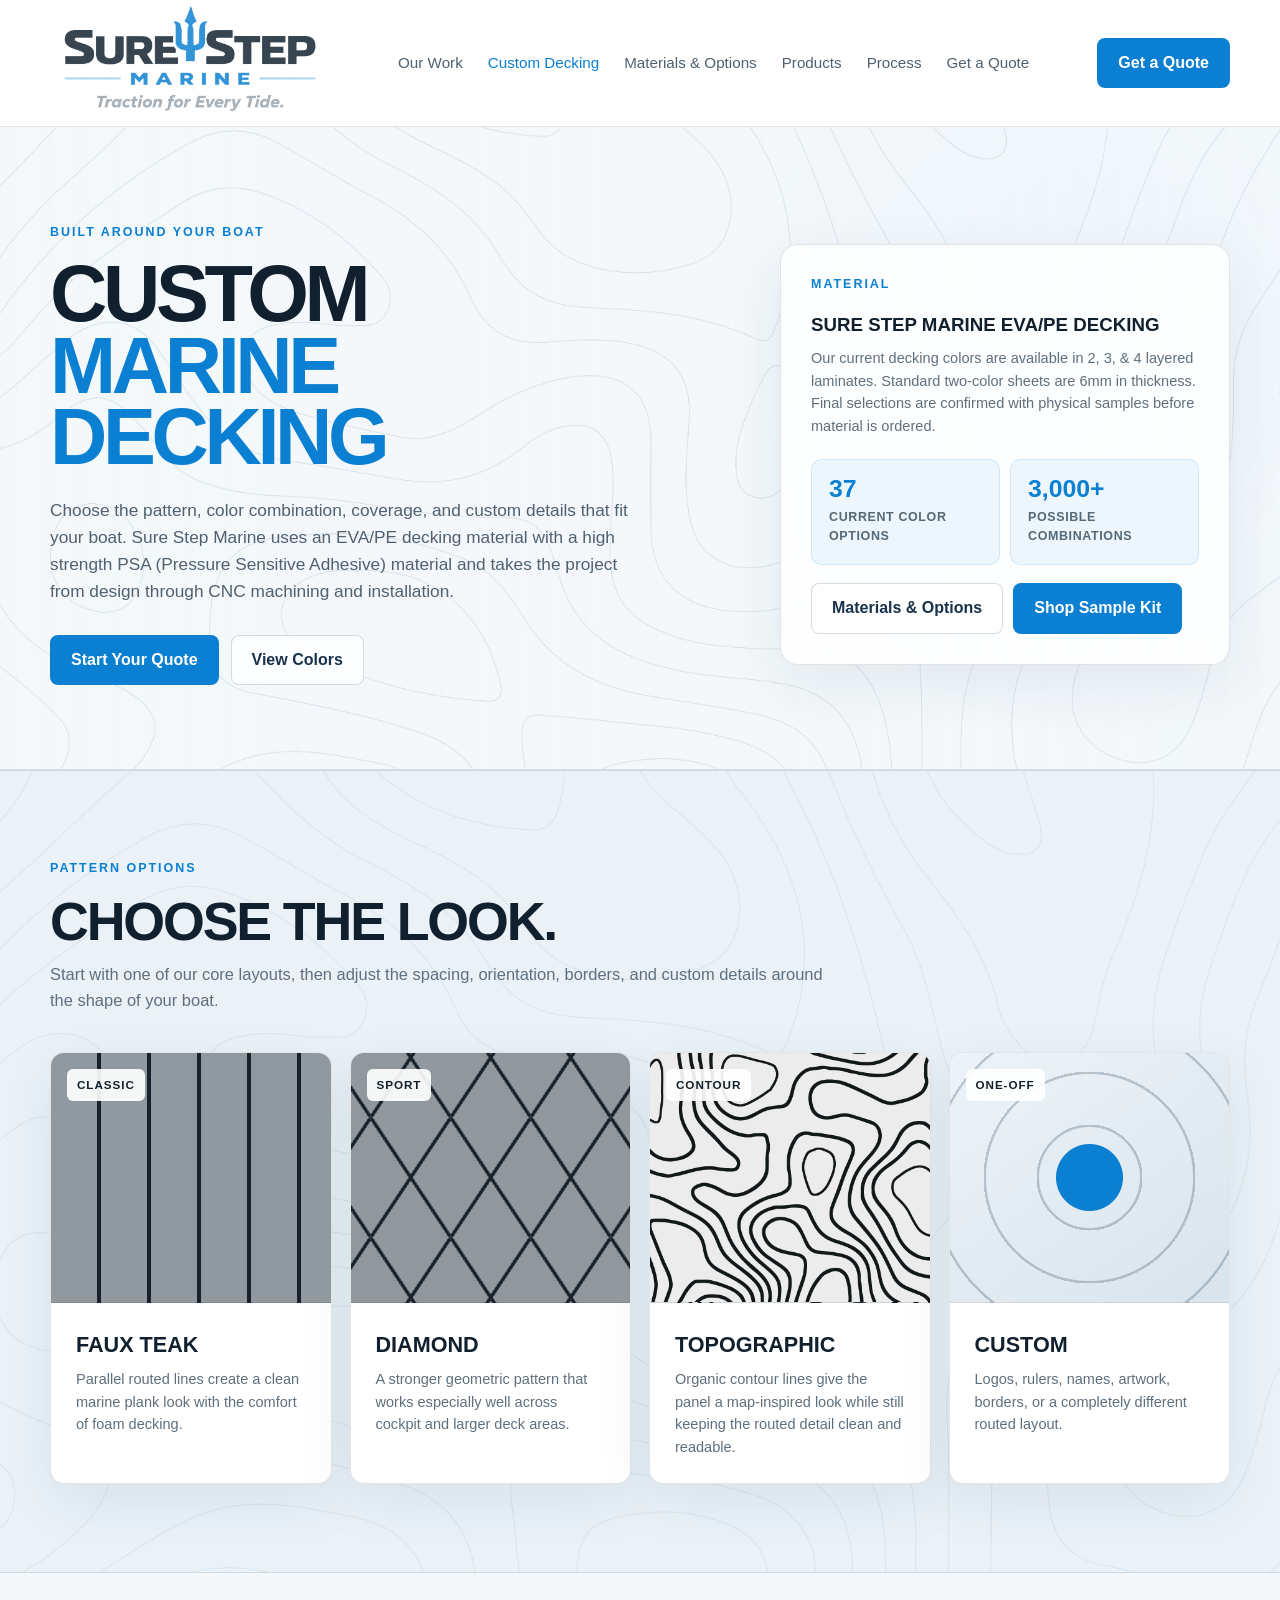
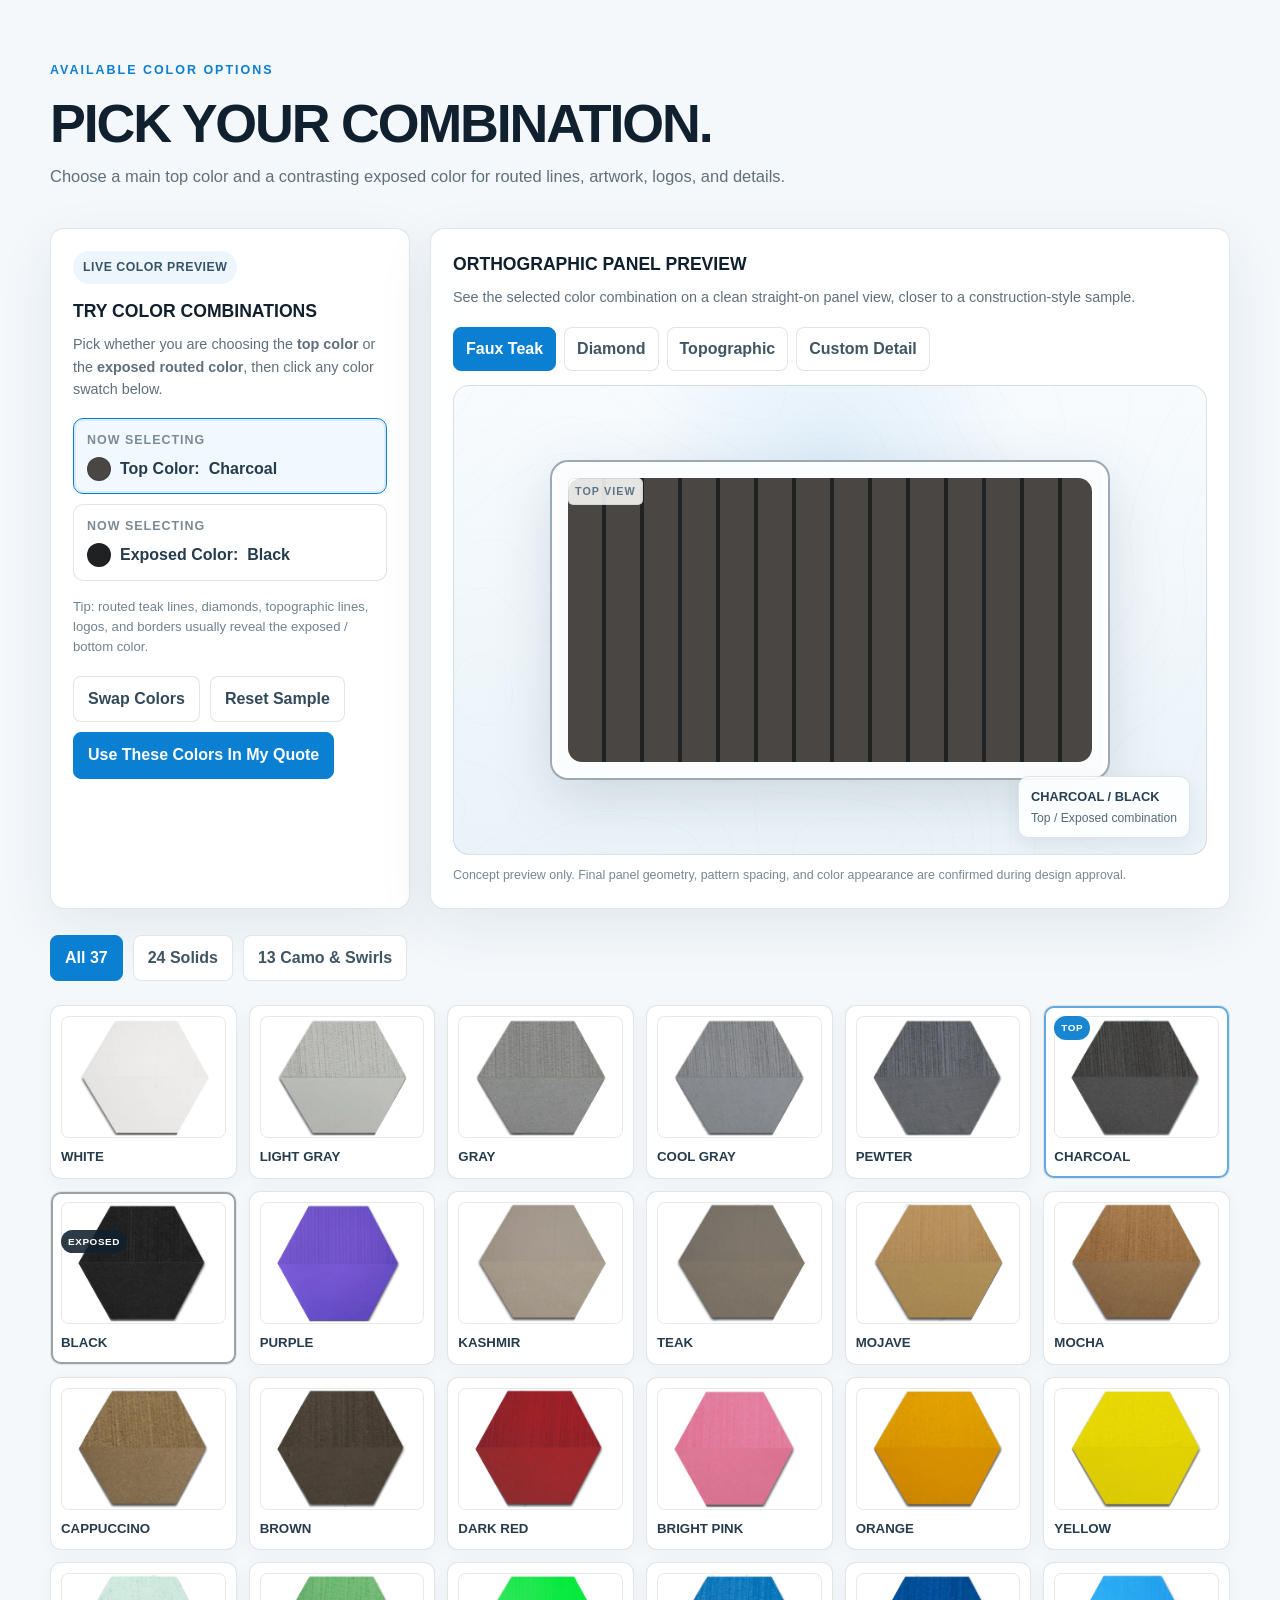
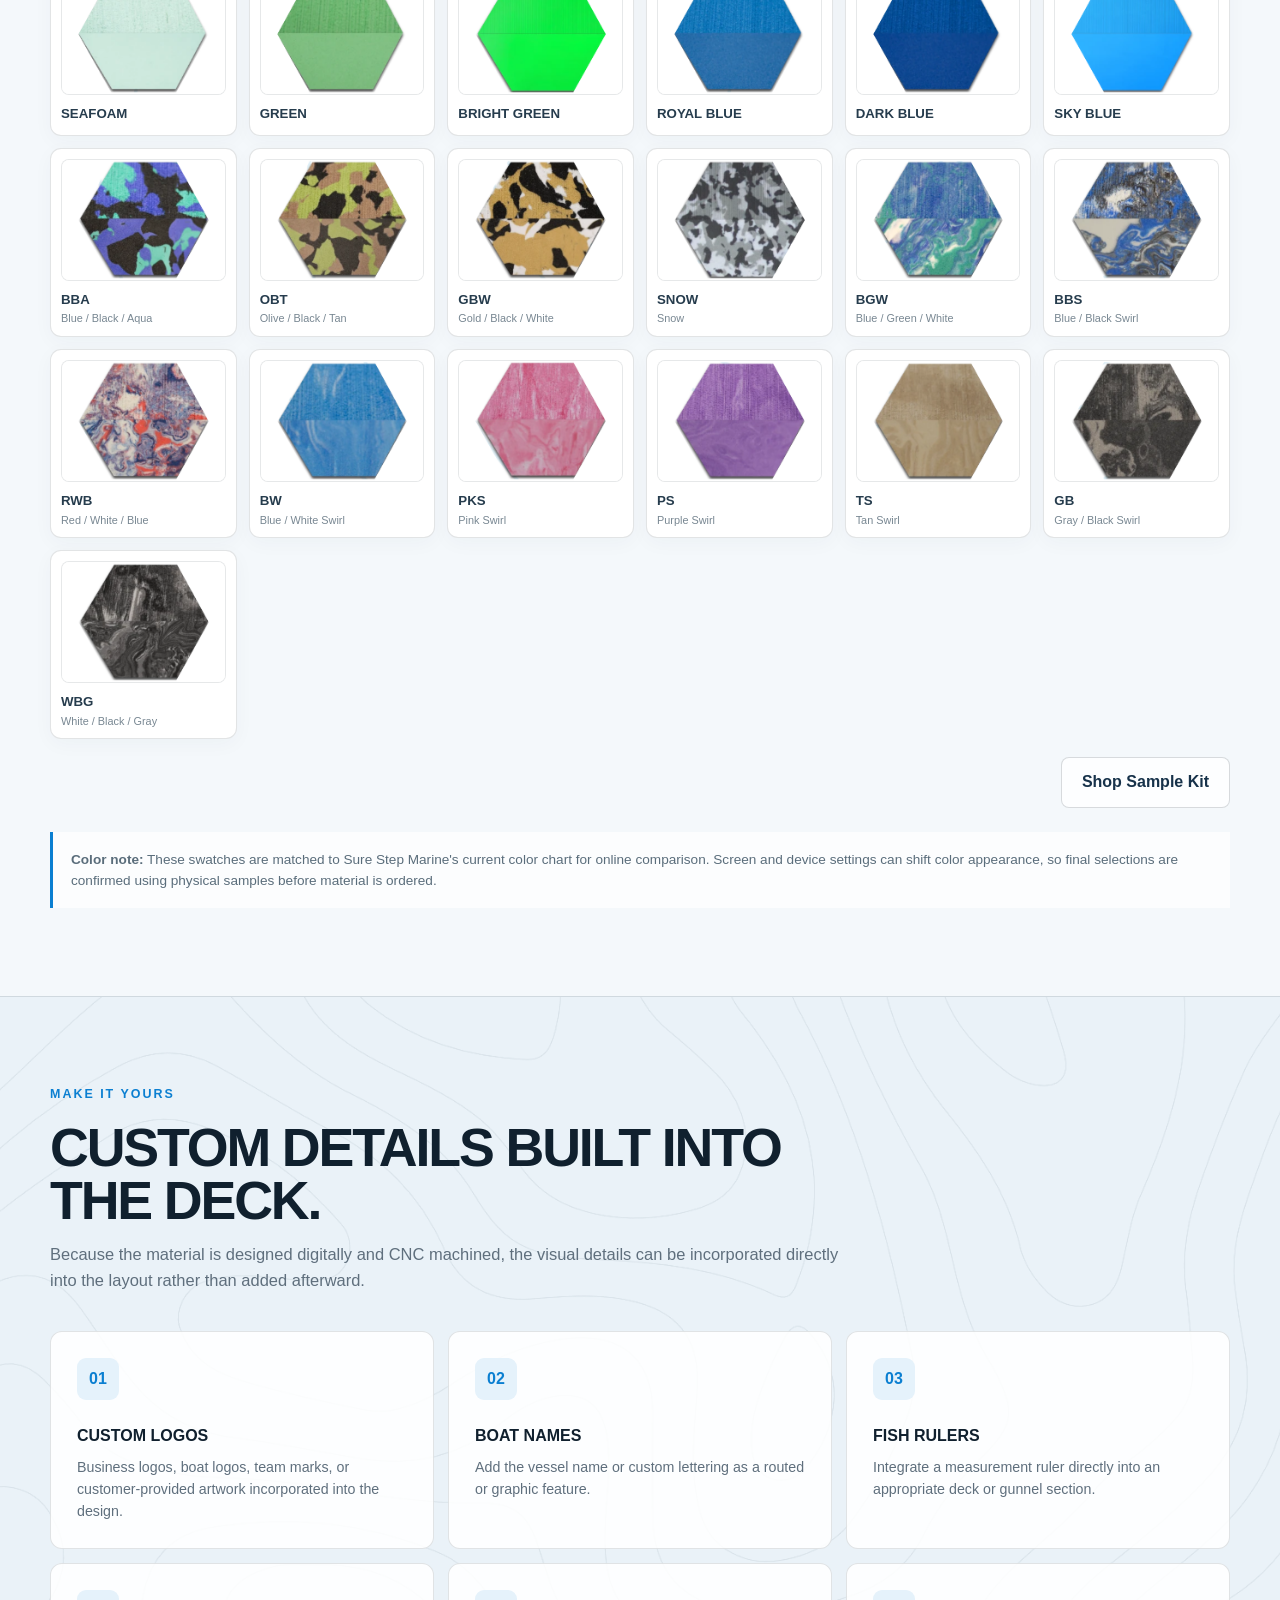
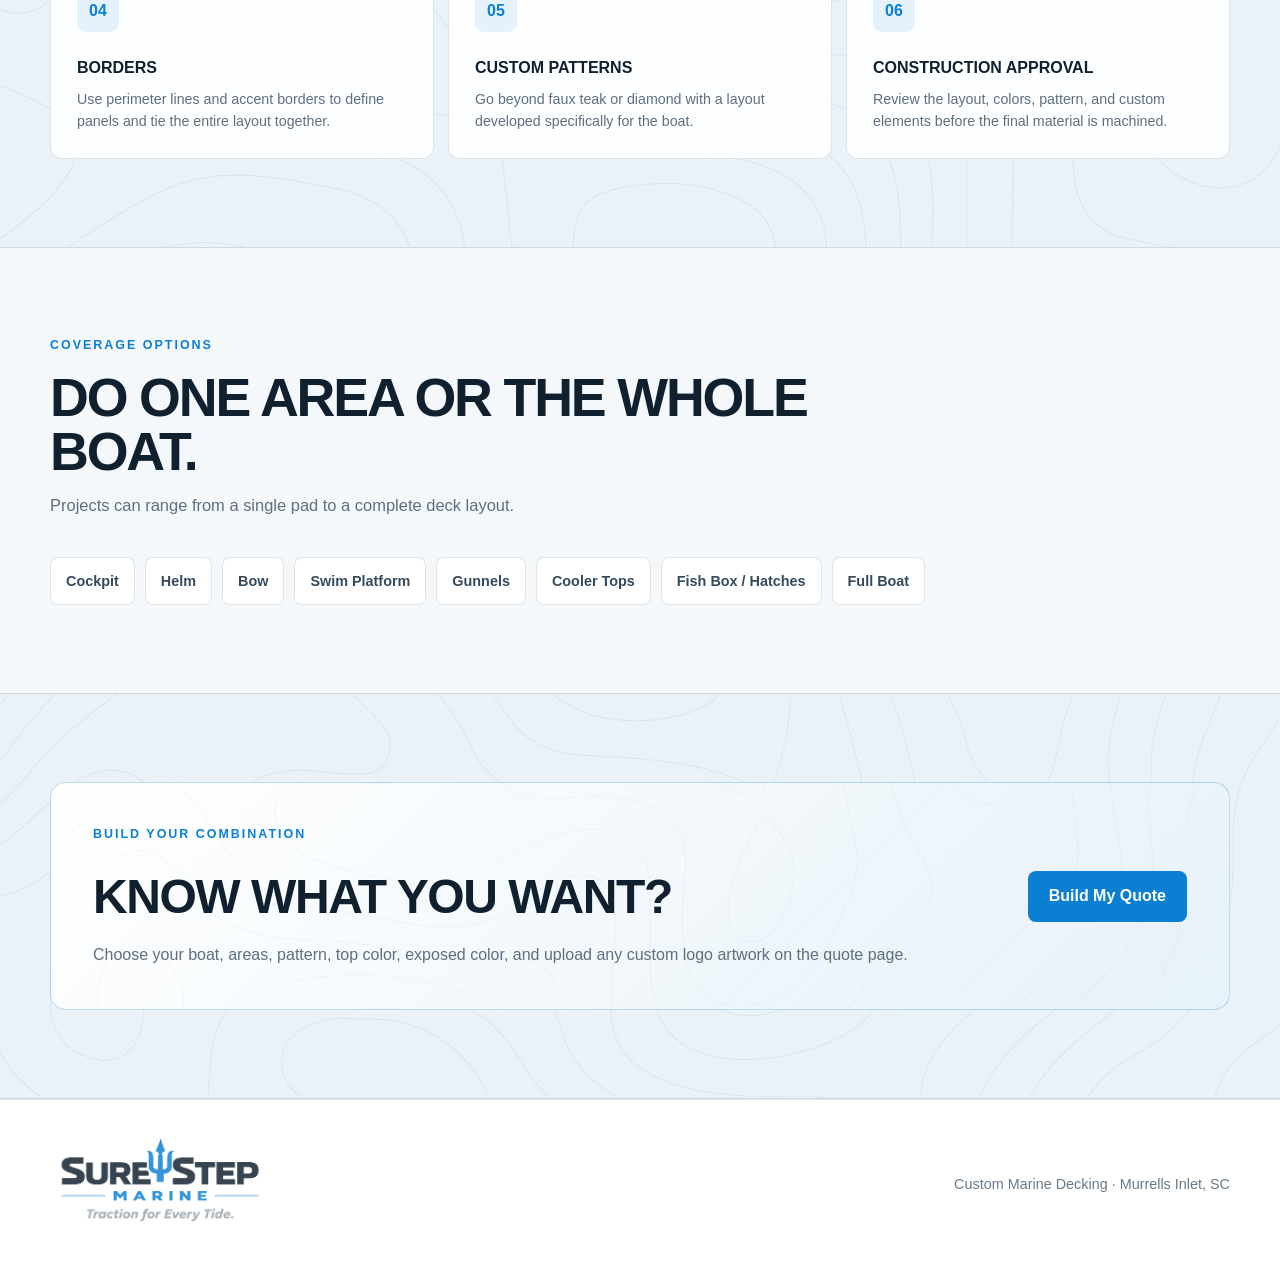
==== custom-decking.html @ 3b5a5856 "Unpack Sure Step Marine website" ====
<!DOCTYPE html>
<html lang="en">
<head>
<meta charset="UTF-8">
<meta name="viewport" content="width=device-width, initial-scale=1.0">
<meta name="description" content="Explore Sure Step Marine custom marine decking patterns and current VEPO OrthoDek color options.">
<title>Custom Marine Decking | Sure Step Marine</title>
<style>
:root {
  --bg:#f4f8fb; --panel:#fff; --panel2:#eaf2f8; --text:#10202e;
  --muted:#5f6f7d; --accent:#0b7fd1; --accent2:#5fb4ef;
  --navy:#17324a; --line:rgba(16,32,46,.12);
  --shadow:0 18px 55px rgba(20,49,74,.08); --max:1180px;
}
*{box-sizing:border-box}
html{scroll-behavior:smooth}
body{margin:0;font-family:Arial,Helvetica,sans-serif;color:var(--text);background:var(--bg);line-height:1.55}
a{color:inherit;text-decoration:none}
img{max-width:100%;display:block}
button{font:inherit}
.wrap{width:min(var(--max),calc(100% - 40px));margin:0 auto}
header{position:sticky;top:0;z-index:30;backdrop-filter:blur(14px);background:rgba(255,255,255,.93);border-bottom:1px solid var(--line)}
nav{min-height:88px;display:flex;align-items:center;justify-content:space-between;gap:28px}
.brand img{width:280px;height:auto}
.nav-links{display:flex;align-items:center;gap:25px;color:#506070;font-size:.95rem}
.nav-links a:hover,.nav-links a.active{color:var(--accent)}
.btn{display:inline-flex;align-items:center;justify-content:center;min-height:48px;padding:12px 20px;border-radius:8px;font-weight:800;border:1px solid transparent;transition:.2s ease}
.btn-primary{background:var(--accent);color:#fff}
.btn-primary:hover{background:#096eb5;transform:translateY(-1px)}
.btn-secondary{background:rgba(255,255,255,.82);border-color:rgba(16,32,46,.16);color:var(--navy)}
.hero{position:relative;overflow:hidden;isolation:isolate;padding:96px 0 84px;border-bottom:1px solid var(--line);background:linear-gradient(90deg,rgba(244,248,251,.98),rgba(244,248,251,.84)),radial-gradient(circle at 82% 35%,rgba(11,127,209,.13),transparent 35%),#eef5fa}
.hero:before{content:"";position:absolute;inset:0;background:url("[data-uri]") center/cover no-repeat;opacity:.55;z-index:-1;pointer-events:none}
.hero-grid{display:grid;grid-template-columns:1.05fr .95fr;gap:55px;align-items:center}
.eyebrow{color:var(--accent);font-weight:900;letter-spacing:.16em;text-transform:uppercase;font-size:.78rem;margin-bottom:16px}
h1{margin:0;font-size:clamp(3.2rem,6.2vw,6.1rem);line-height:.9;letter-spacing:-.055em;text-transform:uppercase}
h1 span{color:var(--accent)}
.hero p{margin:25px 0 30px;max-width:700px;color:#4f6170;font-size:1.08rem}
.hero-actions{display:flex;flex-wrap:wrap;gap:12px}
.supplier-card{justify-self:end;width:min(100%,450px);padding:30px;border-radius:18px;border:1px solid var(--line);background:rgba(255,255,255,.86);box-shadow:var(--shadow);backdrop-filter:blur(3px)}
.supplier-card h3{margin:0 0 8px;text-transform:uppercase}
.supplier-card p{margin:0;color:var(--muted);font-size:.91rem}
.supplier-stat{display:grid;grid-template-columns:repeat(2,1fr);gap:10px;margin-top:22px}
.stat{padding:17px;border-radius:10px;background:#edf6fc;border:1px solid rgba(11,127,209,.12)}
.stat strong{display:block;font-size:1.55rem;color:var(--accent);line-height:1}
.stat span{display:block;margin-top:6px;color:#546878;font-size:.78rem;font-weight:800;text-transform:uppercase;letter-spacing:.05em}
section{padding:88px 0}
.section-head{max-width:800px;margin-bottom:38px}
.section-head h2{margin:0 0 14px;font-size:clamp(2.1rem,4.2vw,3.65rem);line-height:1;letter-spacing:-.04em;text-transform:uppercase}
.section-head p{margin:0;color:var(--muted);font-size:1.03rem}
.topo{position:relative;overflow:hidden;isolation:isolate;background:#eaf2f8;border-block:1px solid var(--line)}
.topo:before{content:"";position:absolute;inset:0;background:url("[data-uri]") center/cover no-repeat;opacity:.38;z-index:-1;pointer-events:none}
.patterns{display:grid;grid-template-columns:repeat(auto-fit,minmax(220px,1fr));gap:18px}
.pattern-card{border-radius:14px;border:1px solid var(--line);background:#fff;overflow:hidden;box-shadow:var(--shadow)}
.pattern-visual{height:250px;border-bottom:1px solid var(--line);position:relative}
.pattern-visual.teak{background:repeating-linear-gradient(90deg,#90999f 0 46px,#17212b 46px 50px)}
.pattern-visual.diamond{background-color:#90989d;background-image:linear-gradient(56.31deg,transparent calc(50% - 1.75px),#17212b calc(50% - 1.75px) calc(50% + 1.75px),transparent calc(50% + 1.75px)),linear-gradient(-56.31deg,transparent calc(50% - 1.75px),#17212b calc(50% - 1.75px) calc(50% + 1.75px),transparent calc(50% + 1.75px));background-size:80px 120px;background-position:center}
.pattern-visual.custom{background:radial-gradient(circle at 50% 50%,#0b7fd1 0 33px,transparent 34px),repeating-radial-gradient(circle at 50% 50%,transparent 0 50px,rgba(23,50,74,.24) 51px 53px),linear-gradient(145deg,#edf3f8,#d8e4ed)}
.pattern-visual.topographic{background-color:#ececec;background-image:url("[data-uri]");background-size:cover;background-position:center}
.pattern-tag{position:absolute;left:16px;top:16px;padding:7px 10px;border-radius:6px;background:rgba(255,255,255,.91);font-size:.73rem;font-weight:900;text-transform:uppercase;letter-spacing:.08em}
.pattern-copy{padding:25px}
.pattern-copy h3{margin:0 0 7px;font-size:1.35rem;text-transform:uppercase}
.pattern-copy p{margin:0;color:var(--muted);font-size:.91rem}
.color-toolbar{display:flex;gap:10px;flex-wrap:wrap;margin-bottom:24px}
.filter-btn{border:1px solid var(--line);background:#fff;color:#405564;padding:10px 14px;border-radius:8px;font-weight:800;cursor:pointer}
.filter-btn.active{background:var(--accent);color:#fff;border-color:var(--accent)}
.color-grid{display:grid;grid-template-columns:repeat(6,1fr);gap:12px}
.color-card{appearance:none;text-align:left;border:1px solid var(--line);background:#fff;border-radius:11px;padding:10px;cursor:default;box-shadow:0 5px 20px rgba(20,49,74,.035)}
.solid-swatch{display:none}.special-swatch{display:block;height:104px;border-radius:8px;border:1px solid rgba(16,32,46,.10)}.vepo-photo{display:block;width:100%;height:122px;object-fit:contain;background:#ffffff;border-radius:8px;border:1px solid rgba(16,32,46,.10);padding:0}
.color-name{display:block;margin-top:9px;font-weight:900;font-size:.83rem;text-transform:uppercase;color:#263c4d}
.color-desc{display:block;margin-top:2px;color:#788792;font-size:.68rem;line-height:1.25}
.color-note{margin-top:24px;padding:17px 18px;border-left:3px solid var(--accent);background:rgba(255,255,255,.76);color:#5a6d7b;font-size:.85rem}

.simulator{display:grid;grid-template-columns:360px 1fr;gap:20px;margin:0 0 26px}
.sim-panel,.sim-preview{border:1px solid var(--line);border-radius:14px;background:rgba(255,255,255,.92);box-shadow:var(--shadow)}
.sim-panel{padding:22px}
.sim-panel h3,.sim-preview h3{margin:0 0 8px;text-transform:uppercase;font-size:1.1rem}
.sim-panel p,.sim-preview p{margin:0;color:var(--muted);font-size:.9rem}
.pick-targets{display:grid;grid-template-columns:1fr;gap:10px;margin:18px 0 16px}
.pick-btn{width:100%;min-width:0;overflow:hidden;border:1px solid var(--line);background:#fff;border-radius:10px;padding:12px 13px;text-align:left;cursor:pointer}
.pick-btn strong{display:block;font-size:.78rem;text-transform:uppercase;letter-spacing:.08em;color:#7b8a96;margin-bottom:6px}
.pick-line{display:grid;grid-template-columns:24px auto minmax(0,1fr);align-items:center;gap:9px;font-weight:900;color:#263c4d;min-width:0}.pick-name{white-space:nowrap}.pick-value{min-width:0;overflow:hidden;text-overflow:ellipsis;white-space:nowrap}
.pick-btn.active{border-color:var(--accent);box-shadow:0 0 0 2px rgba(11,127,209,.11) inset;background:#f2f9fe}
.mini-swatch{width:24px;height:24px;border-radius:50%;border:1px solid rgba(16,32,46,.16);flex:0 0 auto;background:#fff}
.sim-actions{display:flex;gap:10px;flex-wrap:wrap;margin-top:18px}
.small-btn{display:inline-flex;align-items:center;justify-content:center;min-height:42px;padding:10px 14px;border-radius:8px;font-weight:800;border:1px solid var(--line);background:#fff;color:#32495b;cursor:pointer}
.small-btn.primary{background:var(--accent);border-color:var(--accent);color:#fff}
.helper{margin-top:12px;font-size:.82rem;color:#728290}
.sim-preview{padding:22px}
.live-pill{display:inline-flex;gap:7px;align-items:center;padding:7px 10px;border-radius:999px;background:#edf6fc;color:#365368;font-size:.77rem;font-weight:800;text-transform:uppercase;letter-spacing:.04em}
.panel-preview-wrap{margin-top:18px}
.pattern-pills{display:flex;gap:8px;flex-wrap:wrap;margin-bottom:14px}
.pattern-pill{border:1px solid var(--line);background:#fff;color:#405564;padding:9px 12px;border-radius:8px;font-weight:800;cursor:pointer}
.pattern-pill.active{background:var(--accent);border-color:var(--accent);color:#fff}
.panel-stage{position:relative;min-height:470px;border:1px solid var(--line);border-radius:16px;overflow:hidden;background:
  radial-gradient(circle at 50% 15%,rgba(11,127,209,.09),transparent 36%),
  linear-gradient(180deg,#f7fbfe,#eaf3f9)}
.panel-stage:before{content:"";position:absolute;inset:0;background:url("[data-uri]") center/cover no-repeat;opacity:.16;pointer-events:none}
.panel-board{position:absolute;left:50%;top:50%;width:min(560px,82%);height:320px;transform:translate(-50%,-50%);filter:drop-shadow(0 18px 28px rgba(18,42,62,.14))}
.panel-outline{position:absolute;inset:0;border-radius:18px;background:#fbfcfd;border:2px solid #9aabb7;box-shadow:inset 0 0 0 5px rgba(255,255,255,.85)}
.panel-surface{position:absolute;left:18px;right:18px;top:18px;bottom:18px;border-radius:14px;background:var(--top-paint,#454545);overflow:hidden}
.panel-pattern{position:absolute;inset:0;opacity:.98;pointer-events:none}
.panel-surface.pattern-teak .panel-pattern{background:repeating-linear-gradient(90deg,transparent 0 34px,var(--bottom-line,#181a1b) 34px 38px)}
.panel-surface.pattern-diamond .panel-pattern{background:none}
.diamond-overlay{display:none;position:absolute;inset:0;width:100%;height:100%;color:var(--bottom-line,#181a1b);pointer-events:none}
.panel-surface.pattern-diamond .diamond-overlay{display:block}
.diamond-overlay .diamond-line{fill:none;stroke:currentColor;stroke-width:3.5;vector-effect:non-scaling-stroke}
.panel-surface.pattern-custom .panel-pattern{
  background:
    linear-gradient(90deg,transparent 8%,rgba(255,255,255,.12) 8.2% 8.6%,transparent 8.8% 91.2%,rgba(255,255,255,.10) 91.4% 91.8%,transparent 92%),
    linear-gradient(transparent 12%,rgba(255,255,255,.10) 12.2% 12.6%,transparent 12.8% 87.2%,rgba(255,255,255,.08) 87.4% 87.8%,transparent 88%);
}
.logo-engrave{
  display:none;
  position:absolute;
  left:50%;
  top:50%;
  transform:translate(-50%,-50%);
  width:min(72%, 360px);
  text-align:center;
  color:var(--bottom-line,#181a1b);
  opacity:.95;
  filter:drop-shadow(0 1px 0 rgba(255,255,255,.14));
}
.panel-surface.pattern-custom .logo-engrave{display:block}
.topo-overlay{display:none;position:absolute;inset:0;width:100%;height:100%;pointer-events:none;background-color:var(--bottom-line,#181a1b);-webkit-mask-image:url("[data-uri]");mask-image:url("[data-uri]");-webkit-mask-repeat:no-repeat;mask-repeat:no-repeat;-webkit-mask-position:center;mask-position:center;-webkit-mask-size:cover;mask-size:cover;opacity:.98}
.panel-surface.pattern-topographic .topo-overlay{display:block}

.panel-surface.pattern-topographic .panel-pattern{background:linear-gradient(180deg,rgba(255,255,255,.03),rgba(255,255,255,.01));}
.logo-engrave .engrave-bars{
  display:flex;
  justify-content:center;
  gap:14px;
  margin-bottom:12px;
}
.logo-engrave .engrave-bars span{
  width:72px;
  height:12px;
  border-radius:3px;
  background:currentColor;
  transform:skewX(-32deg);
  box-shadow:inset 0 1px 0 rgba(255,255,255,.18);
}
.logo-engrave .engrave-main{
  font-size:clamp(1.15rem, 2vw, 1.6rem);
  font-weight:900;
  letter-spacing:.24em;
  text-transform:uppercase;
  line-height:1;
}
.logo-engrave .engrave-sub{
  margin-top:8px;
  font-size:.72rem;
  font-weight:800;
  letter-spacing:.34em;
  text-transform:uppercase;
  line-height:1;
}
.logo-engrave .engrave-outline{
  position:absolute;
  inset:-22px -18px;
  border:3px solid color-mix(in srgb, var(--bottom-line,#181a1b) 88%, white 12%);
  border-radius:18px;
  opacity:.88;
  pointer-events:none;
}
.panel-label{position:absolute;font-size:.67rem;font-weight:900;text-transform:uppercase;letter-spacing:.1em;color:#5f7483;background:rgba(255,255,255,.86);padding:4px 6px;border-radius:5px;border:1px solid rgba(16,32,46,.08)}
.panel-label.top{left:18px;top:18px}
.panel-label.bottom{right:18px;bottom:18px}
.combo-readout{position:absolute;right:16px;bottom:16px;padding:10px 12px;border-radius:10px;background:rgba(255,255,255,.9);border:1px solid var(--line);font-size:.76rem;color:#576b7a;box-shadow:0 6px 20px rgba(16,32,46,.07)}
.combo-readout strong{display:block;color:#294154;font-size:.8rem;margin-bottom:2px;text-transform:uppercase}
.preview-disclaimer{margin-top:11px;color:#788894;font-size:.78rem}
.color-card{cursor:pointer;position:relative}
.color-card.is-top{box-shadow:0 0 0 2px rgba(11,127,209,.65) inset}
.color-card.is-bottom{box-shadow:0 0 0 2px rgba(16,32,46,.42) inset}
.color-card.is-top.is-bottom{box-shadow:0 0 0 2px rgba(11,127,209,.65) inset, 0 0 0 5px rgba(16,32,46,.28) inset}
.card-badge{position:absolute;left:10px;top:10px;display:none;padding:4px 7px;border-radius:999px;font-size:.62rem;font-weight:900;letter-spacing:.06em;text-transform:uppercase}
.color-card.is-top .badge-top,.color-card.is-bottom .badge-bottom{display:inline-flex}
.badge-top{background:rgba(11,127,209,.94);color:#fff}
.badge-bottom{top:38px;background:rgba(16,32,46,.88);color:#fff}
.sample-faux{background:repeating-linear-gradient(90deg,var(--top-color) 0 36px,var(--bottom-color) 36px 40px)}
.sample-diamond{background-color:var(--top-color);background-image:linear-gradient(45deg,transparent 47%,var(--bottom-color) 47% 52%,transparent 52%),linear-gradient(-45deg,transparent 47%,var(--bottom-color) 47% 52%,transparent 52%);background-size:70px 70px}
.sample-logo{background:linear-gradient(180deg,rgba(255,255,255,.10),rgba(255,255,255,.10)),var(--top-color)}
.sample-logo:before{content:"";position:absolute;inset:24px;border-radius:14px;background:var(--bottom-color);clip-path:polygon(50% 0,61% 31%,95% 35%,69% 57%,79% 91%,50% 71%,21% 91%,31% 57%,5% 35%,39% 31%)}
.sample-logo:after{content:"S";position:absolute;inset:0;display:grid;place-items:center;font-size:3.4rem;font-weight:900;color:#fff;mix-blend-mode:overlay}
@media(max-width:900px){.simulator{grid-template-columns:1fr}.panel-stage{min-height:430px}}
@media(max-width:620px){.pick-targets{grid-template-columns:1fr}.panel-stage{min-height:360px}.panel-board{width:88%;height:220px}}
.custom-grid{display:grid;grid-template-columns:repeat(3,1fr);gap:14px}
.custom-card{min-height:185px;padding:26px;border-radius:12px;border:1px solid var(--line);background:rgba(255,255,255,.88)}
.icon{width:42px;height:42px;border-radius:9px;display:grid;place-items:center;background:#e5f2fb;color:var(--accent);font-weight:900;margin-bottom:24px}
.custom-card h3{margin:0 0 7px;text-transform:uppercase;font-size:1rem}
.custom-card p{margin:0;color:var(--muted);font-size:.89rem}
.areas{display:flex;flex-wrap:wrap;gap:10px}
.area{padding:12px 15px;border-radius:8px;border:1px solid var(--line);background:#fff;font-weight:800;color:#354a5b;font-size:.9rem}
.quote-box{display:grid;grid-template-columns:1fr auto;gap:30px;align-items:center;padding:42px;border-radius:16px;border:1px solid rgba(11,127,209,.26);background:linear-gradient(135deg,rgba(255,255,255,.97),rgba(230,240,248,.94));position:relative;overflow:hidden}
.quote-box:before{content:"";position:absolute;inset:0;background:url("[data-uri]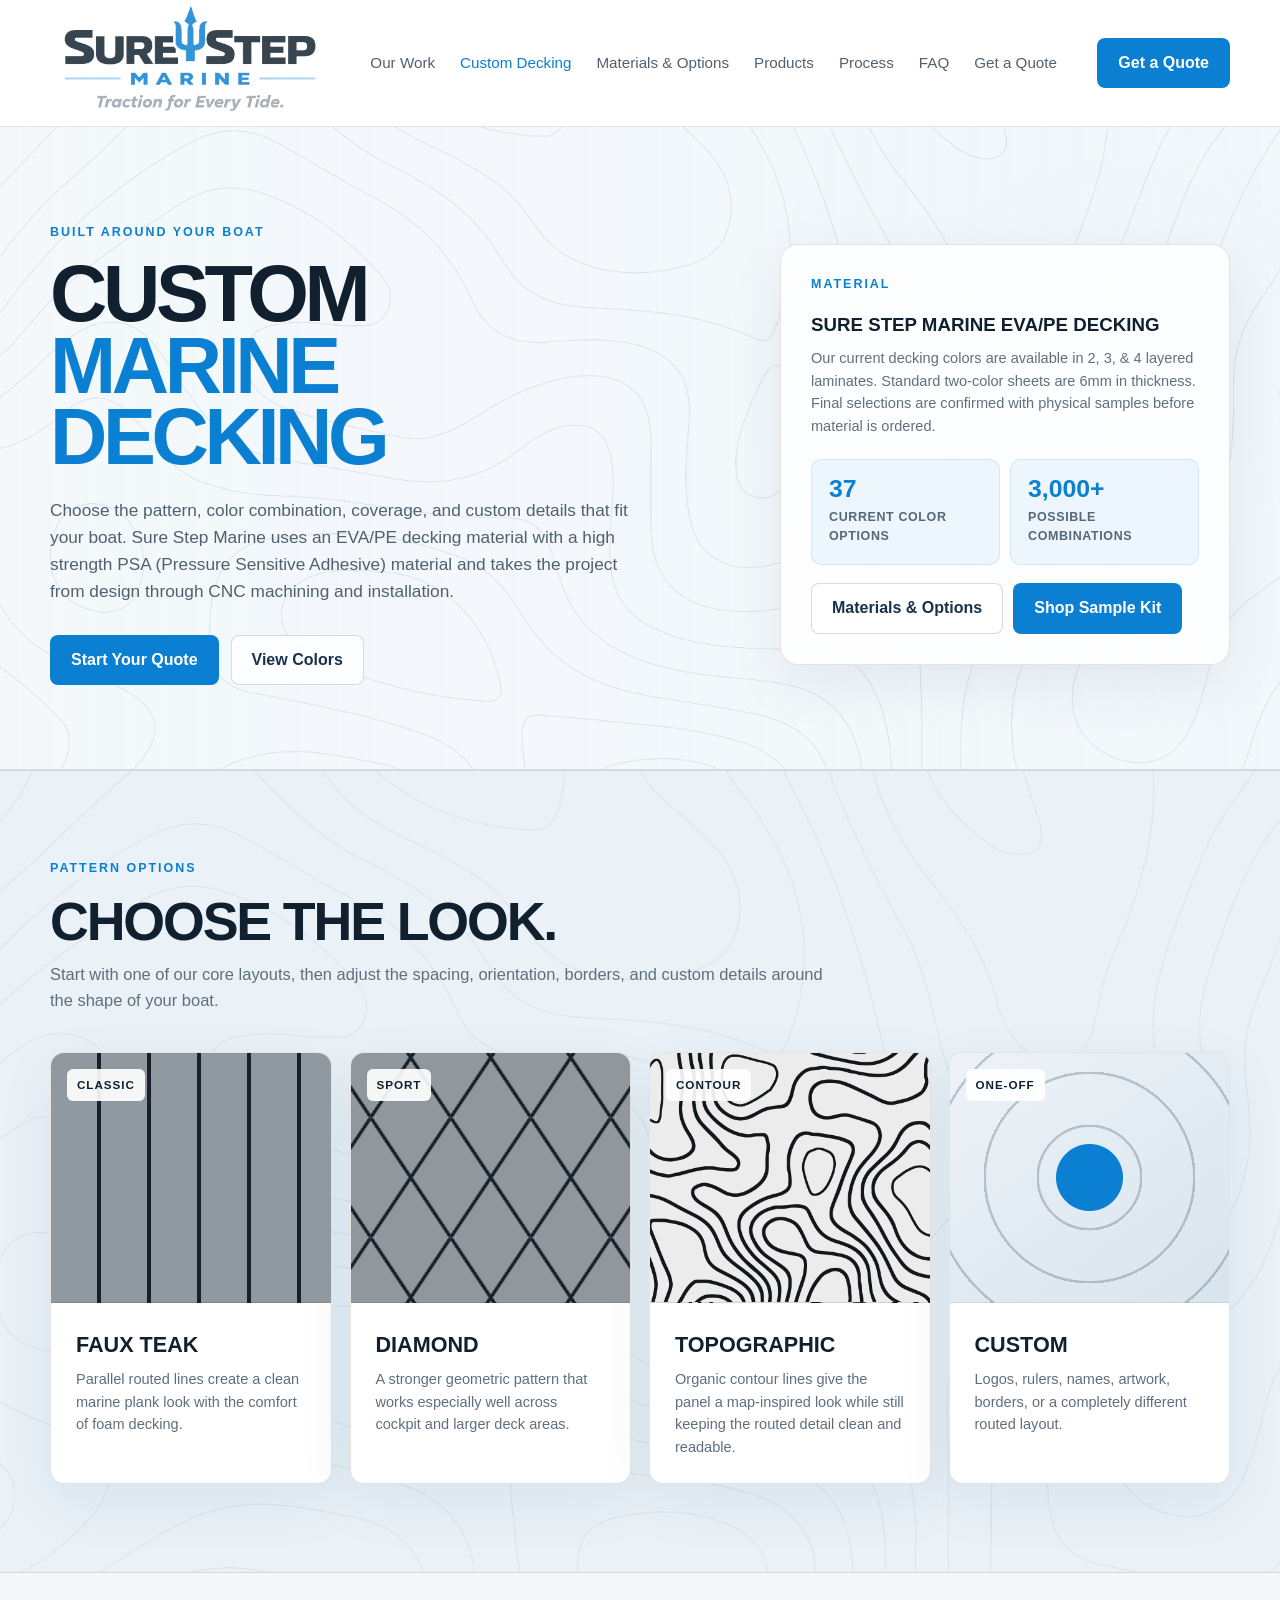
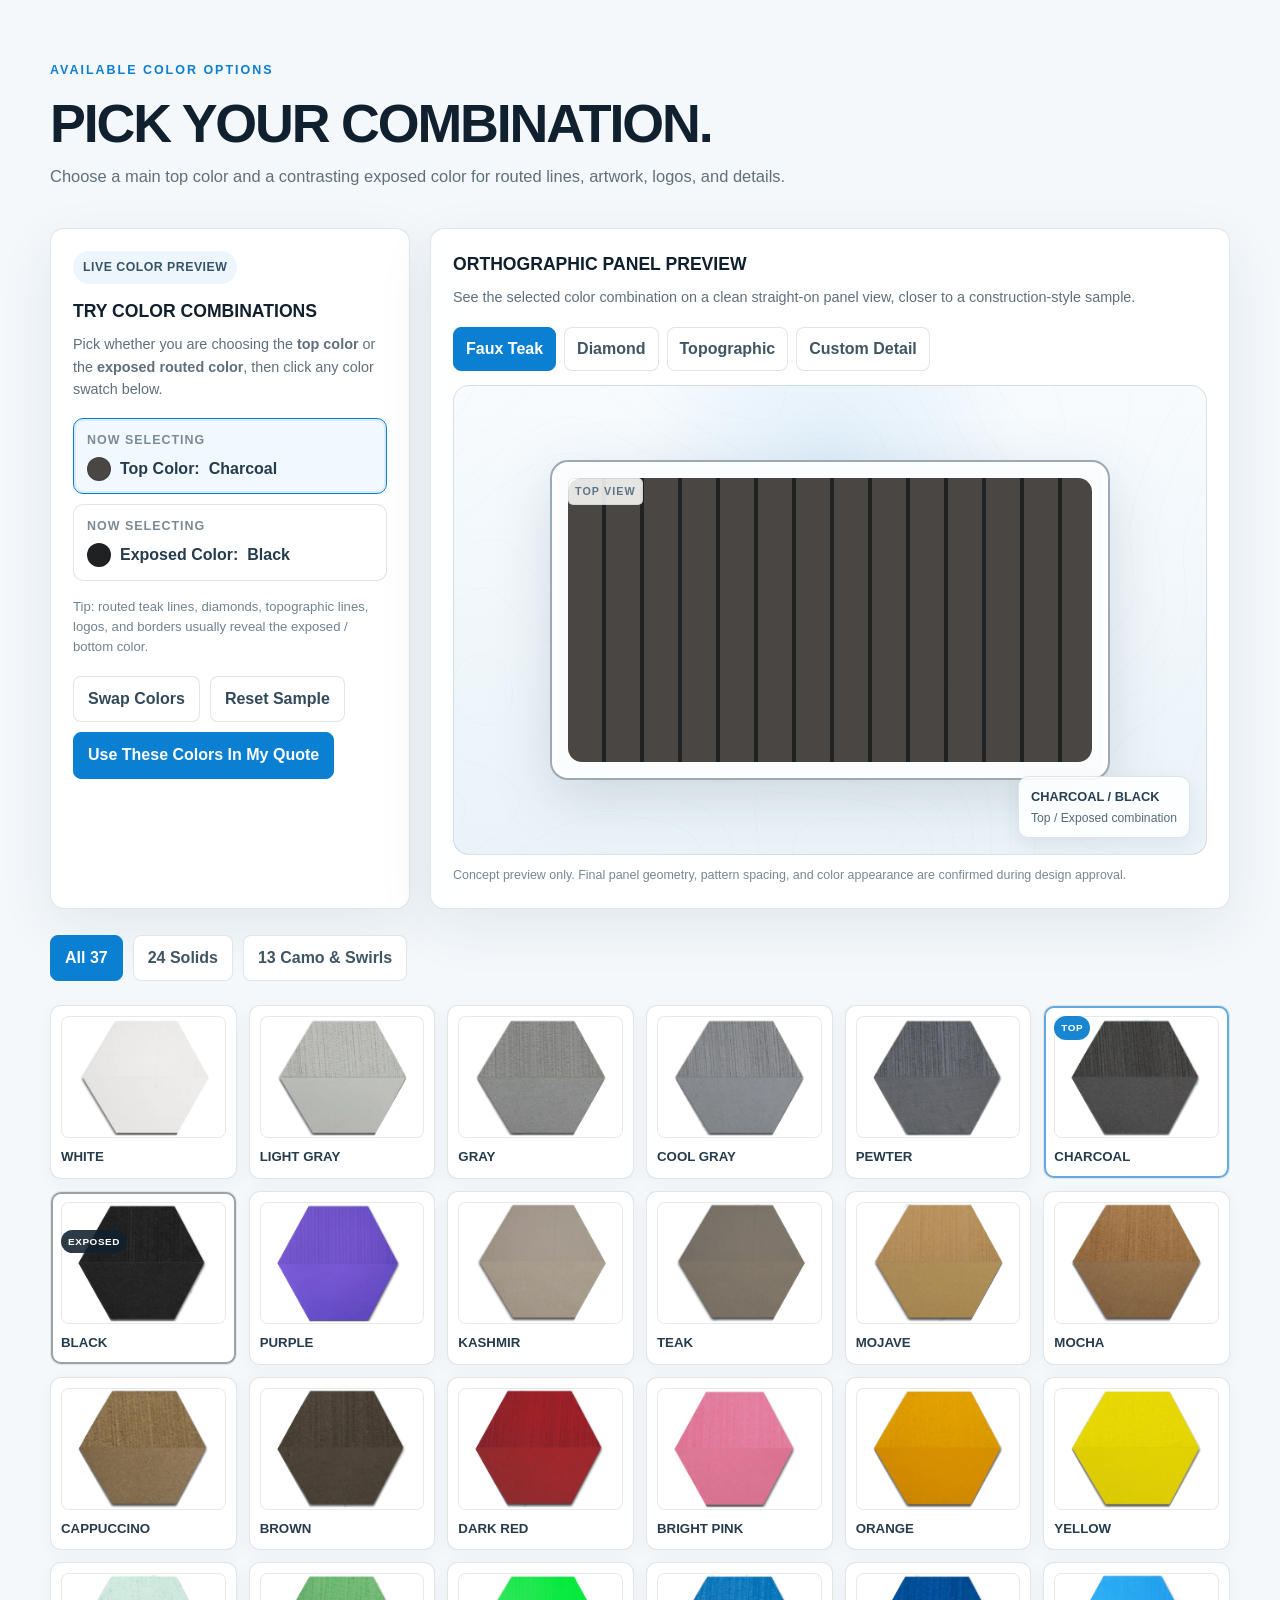
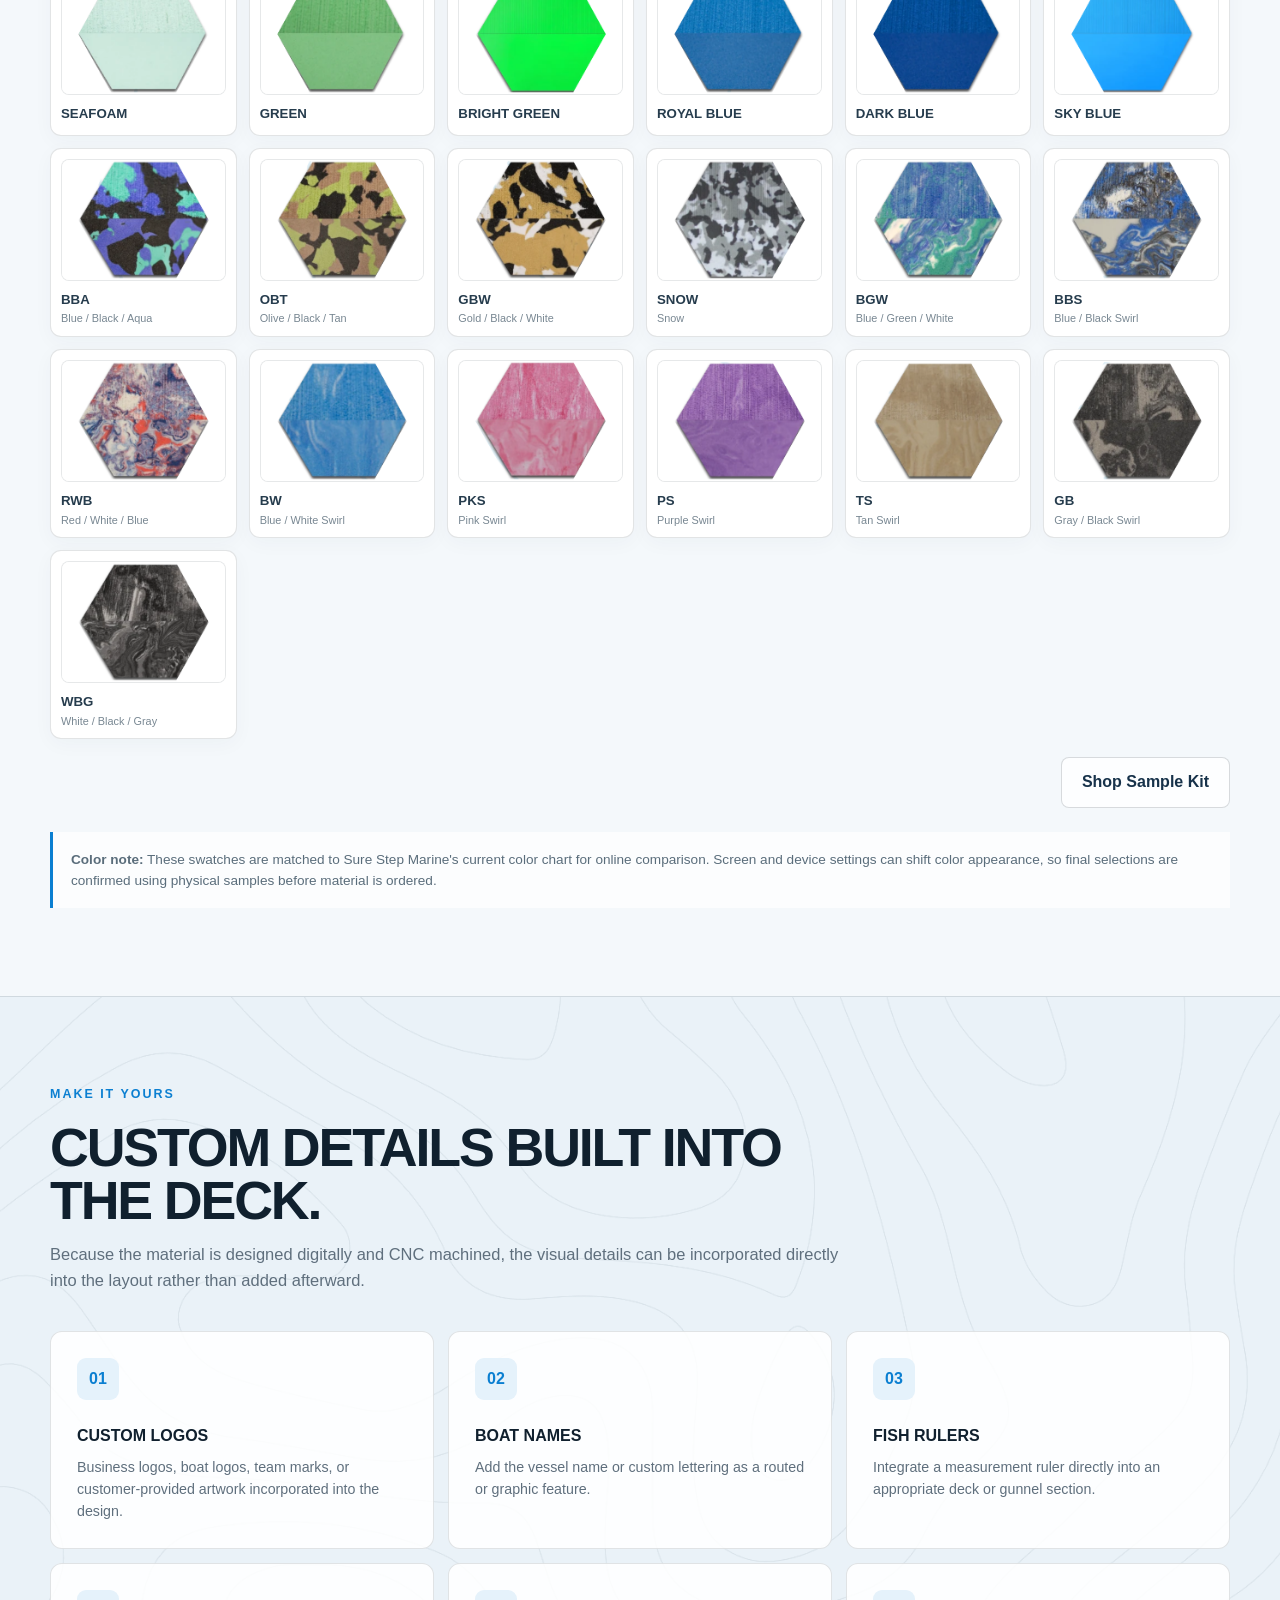
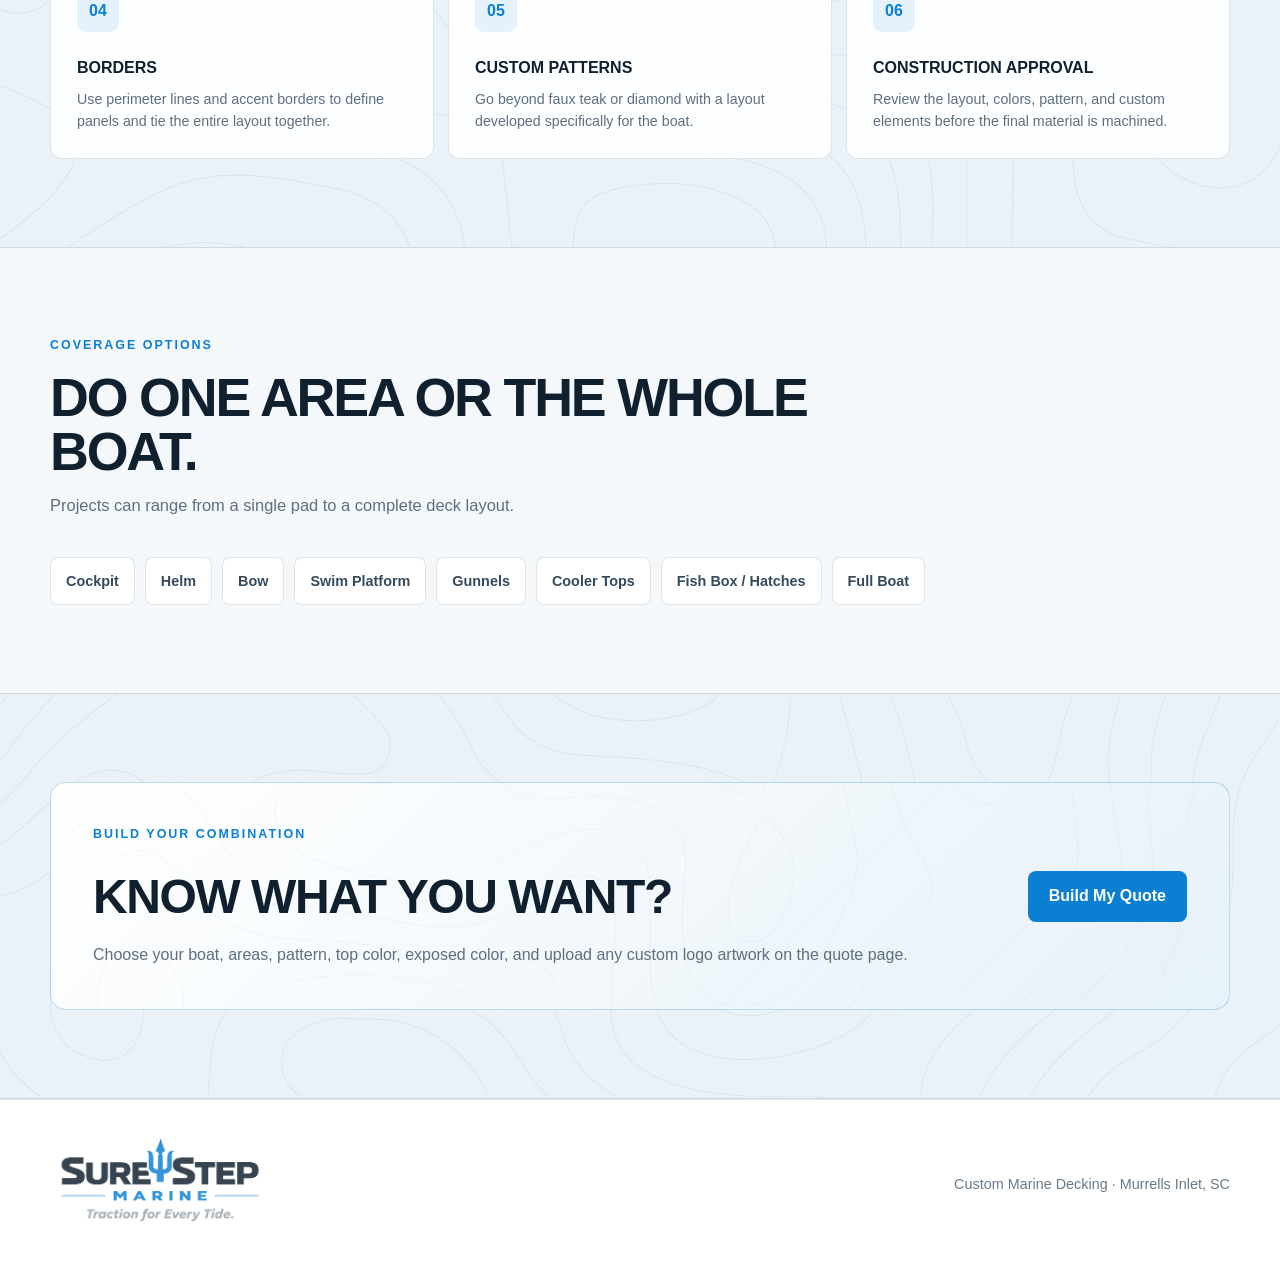
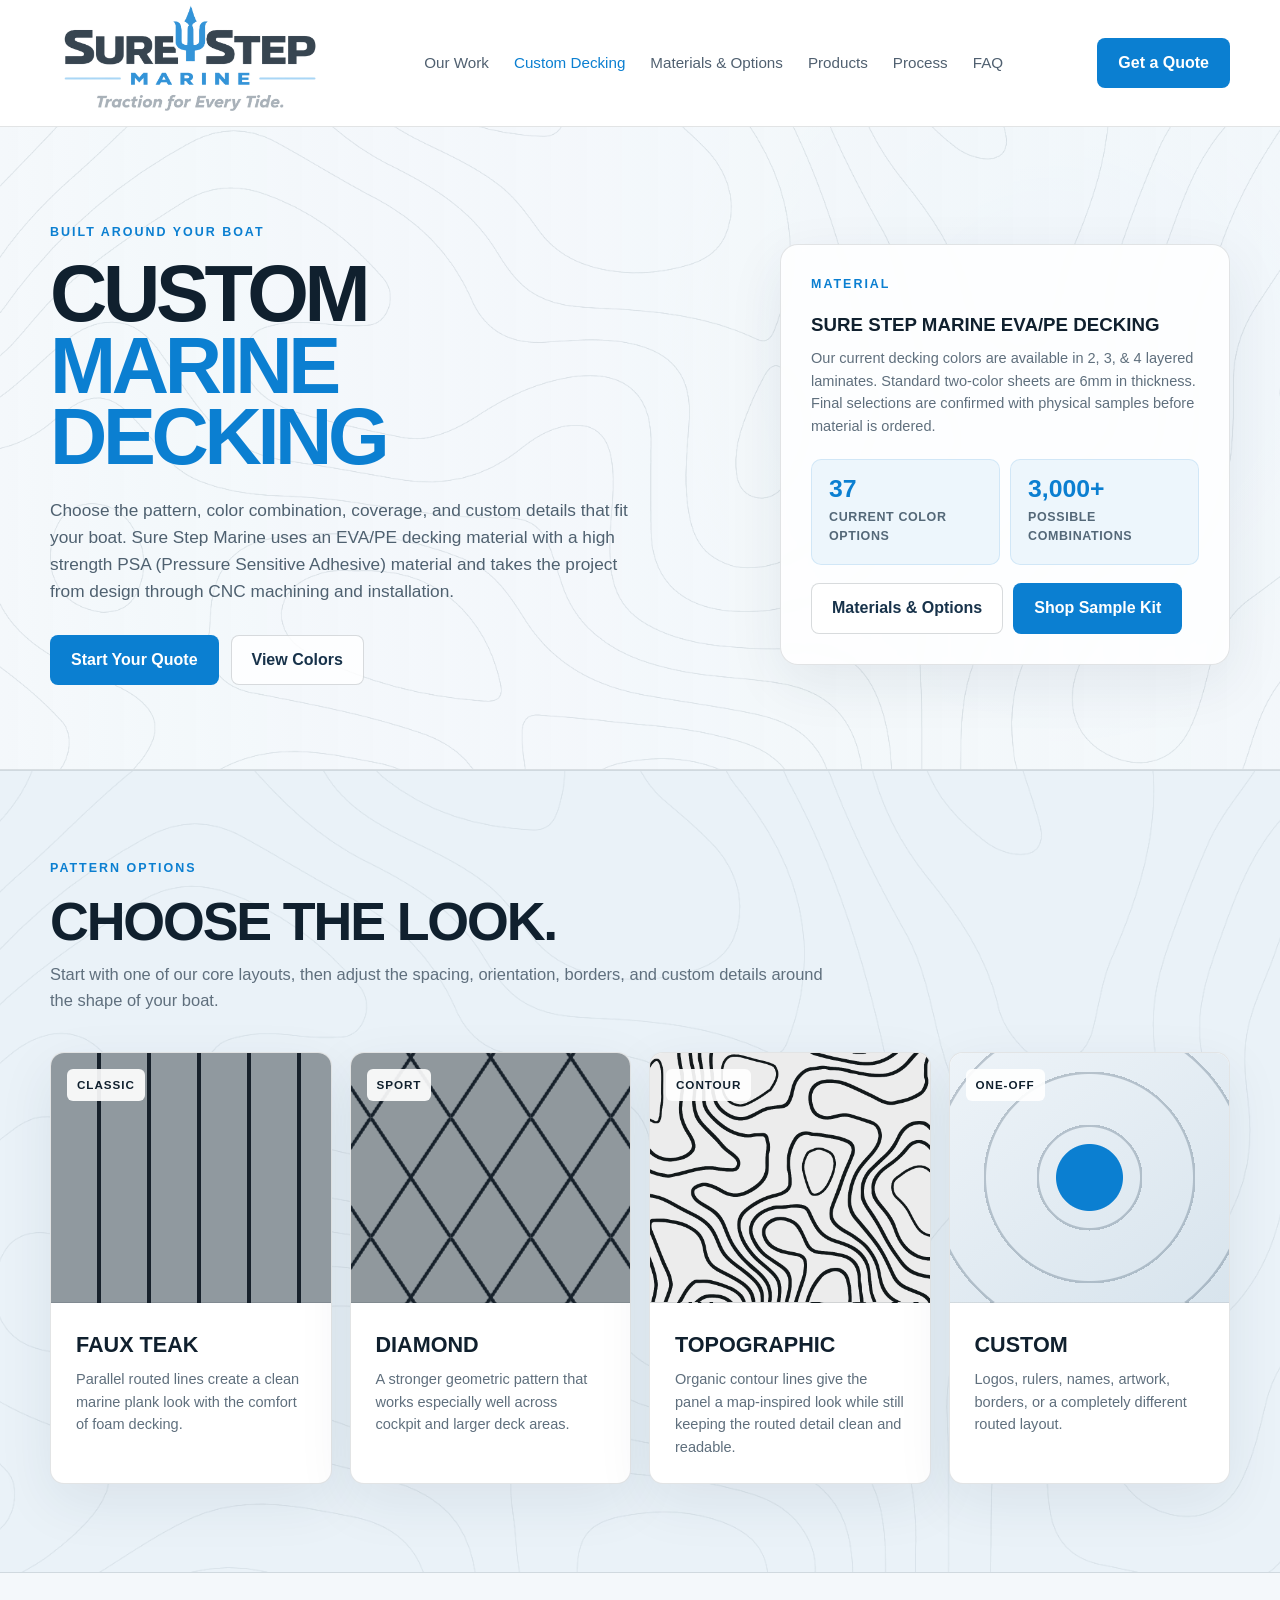
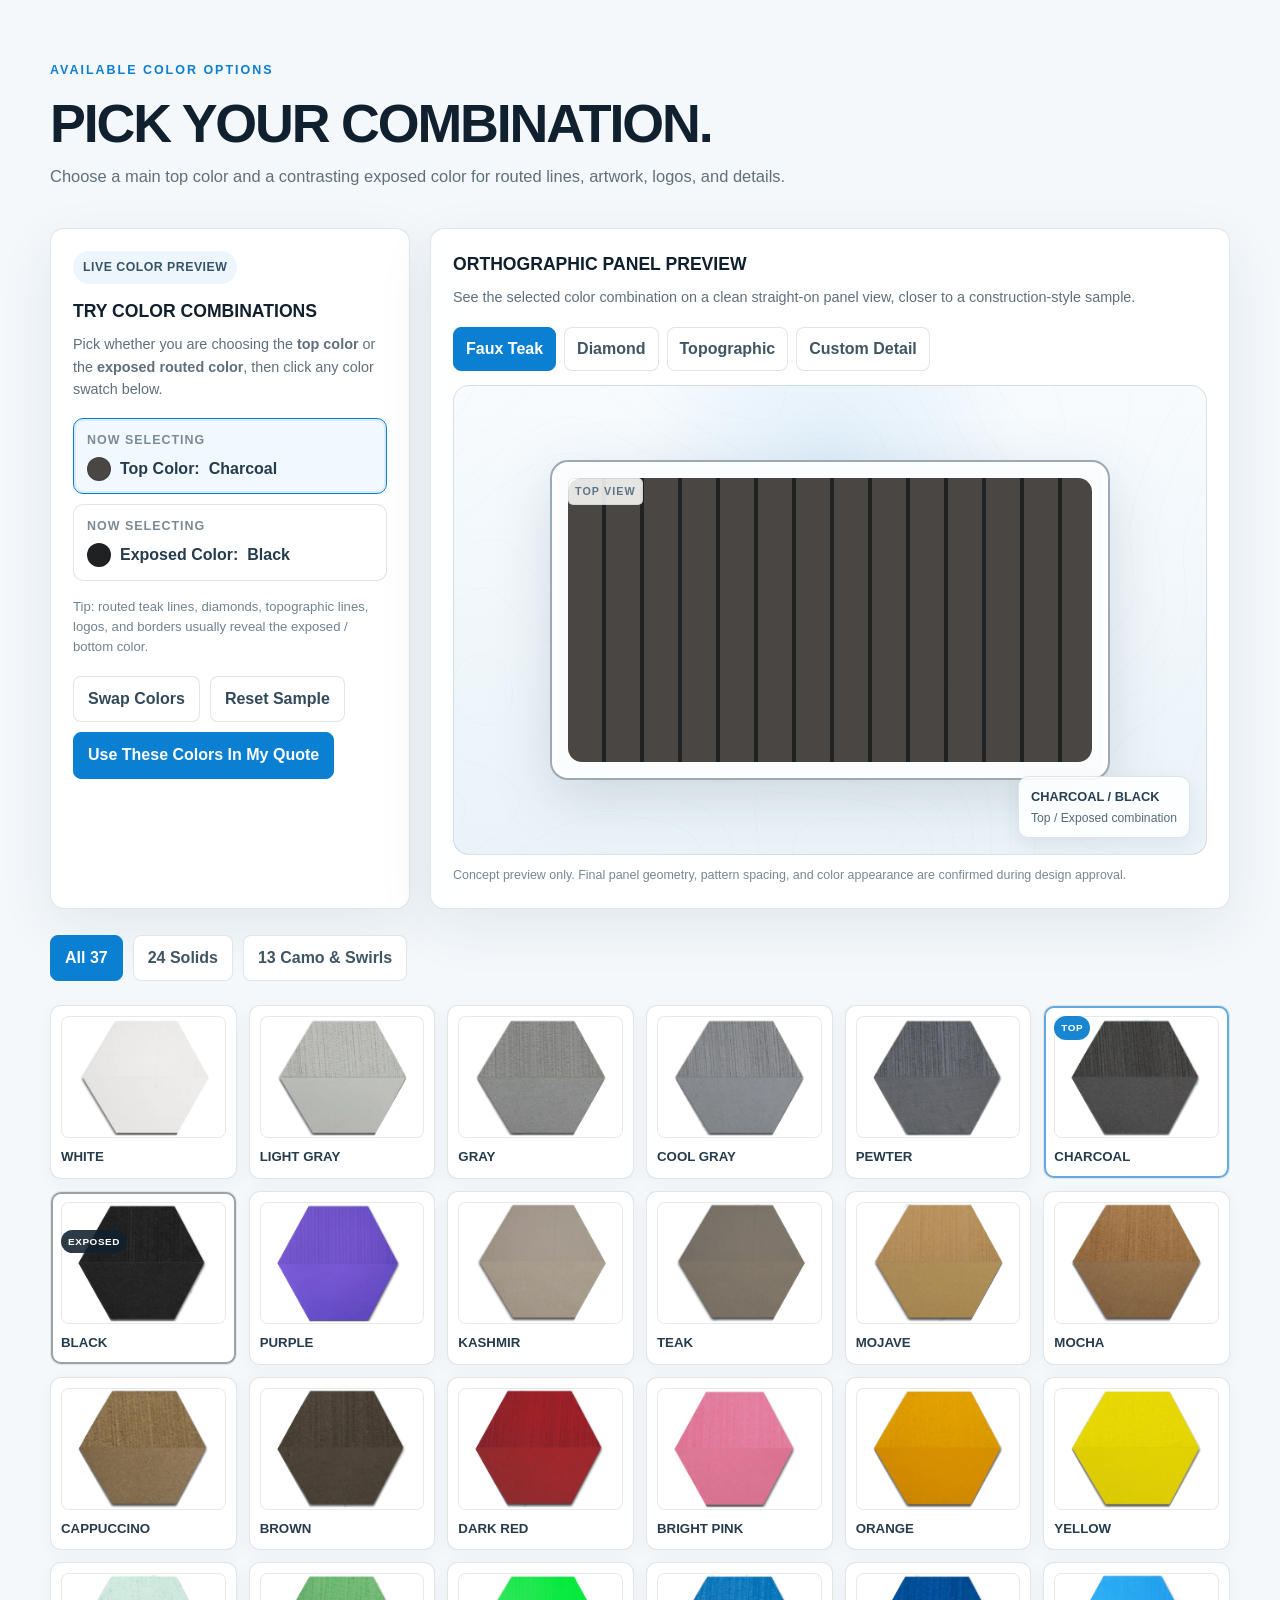
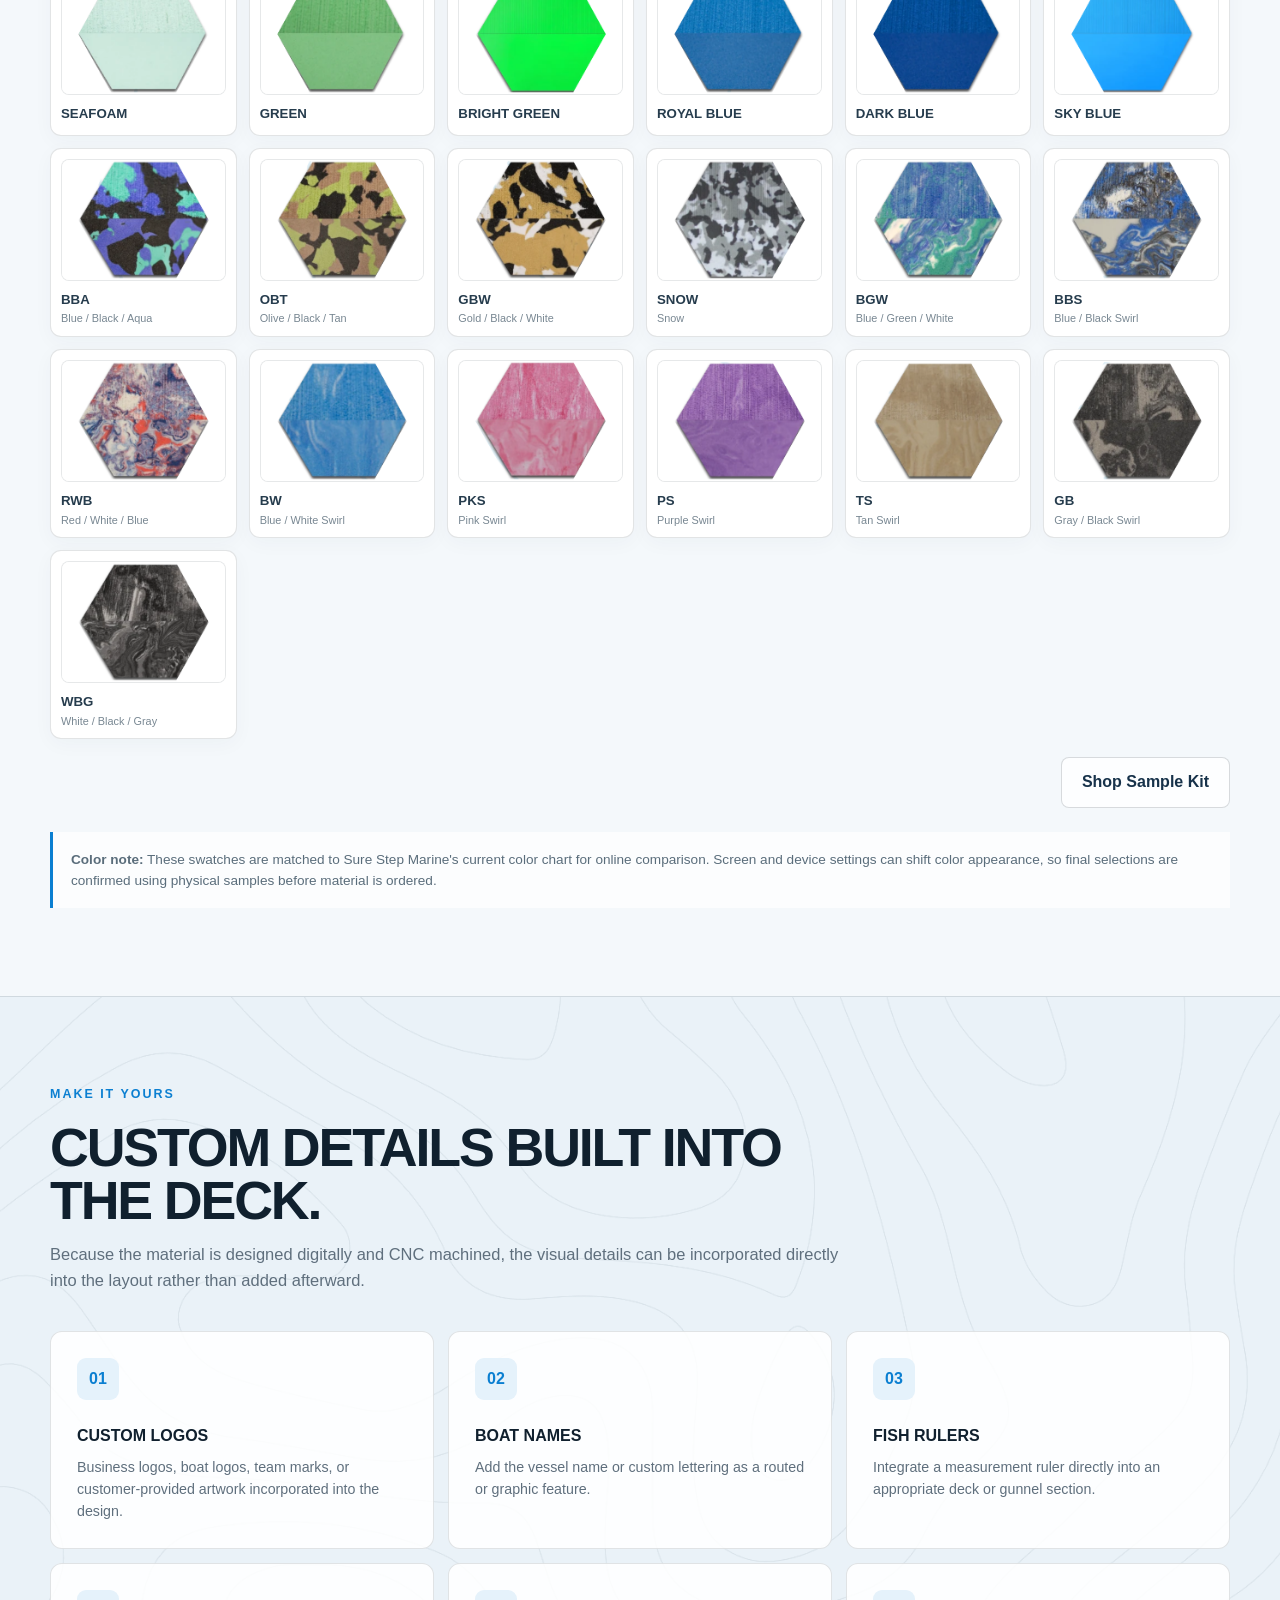
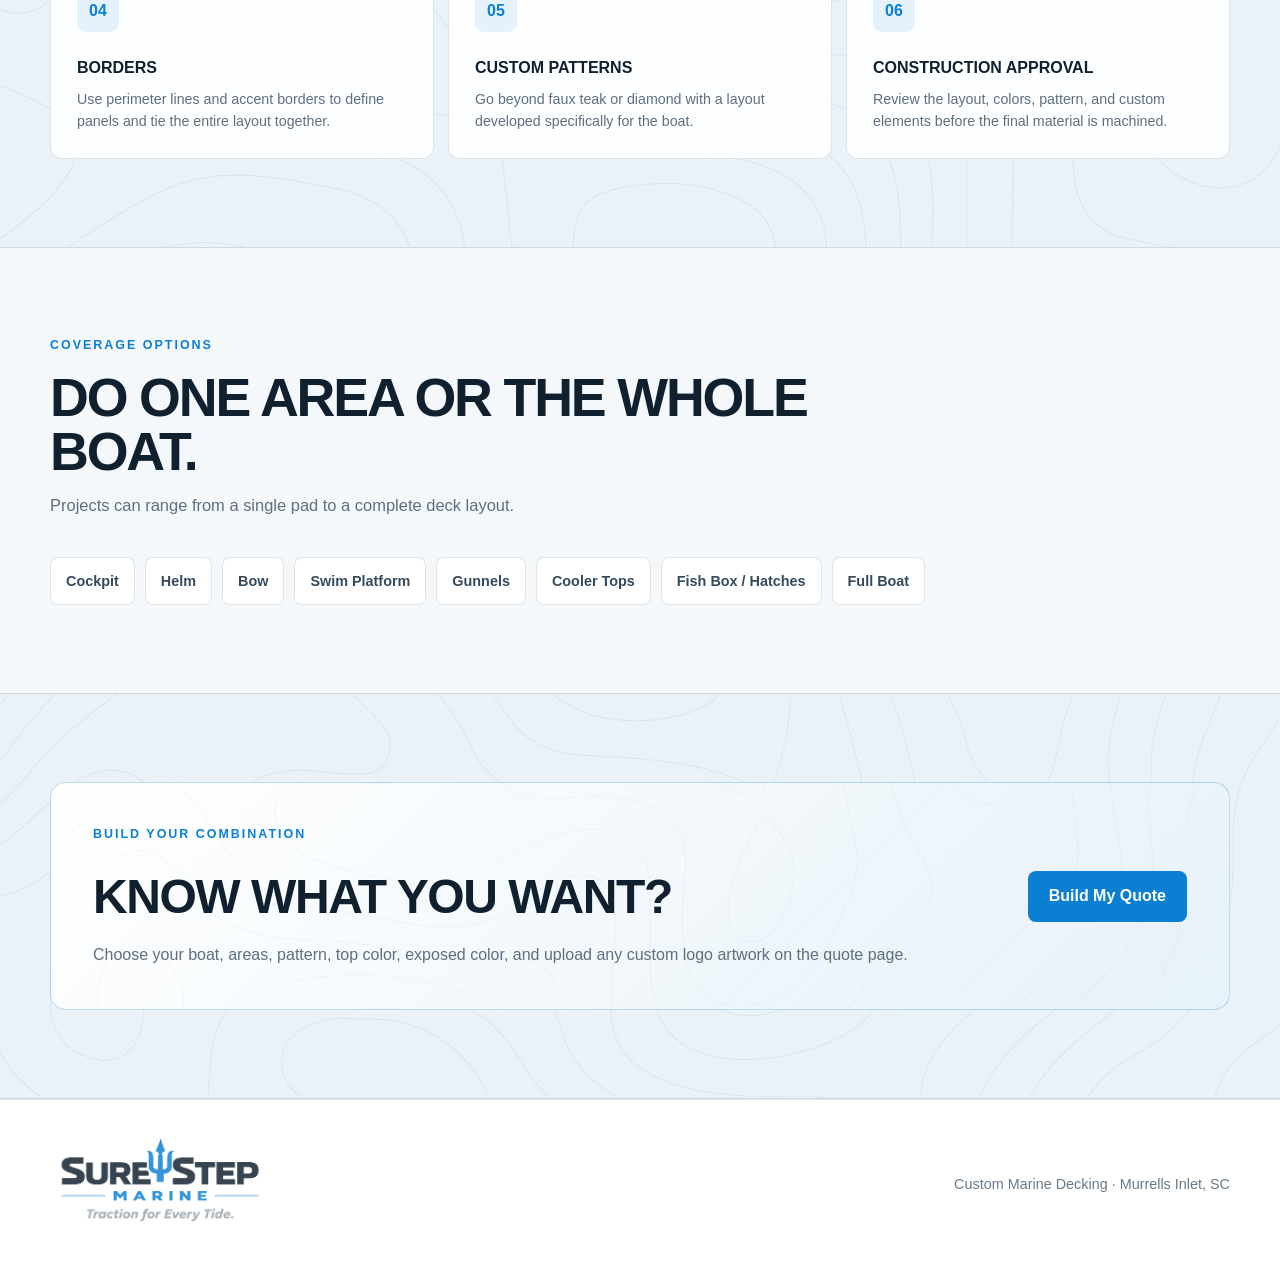
